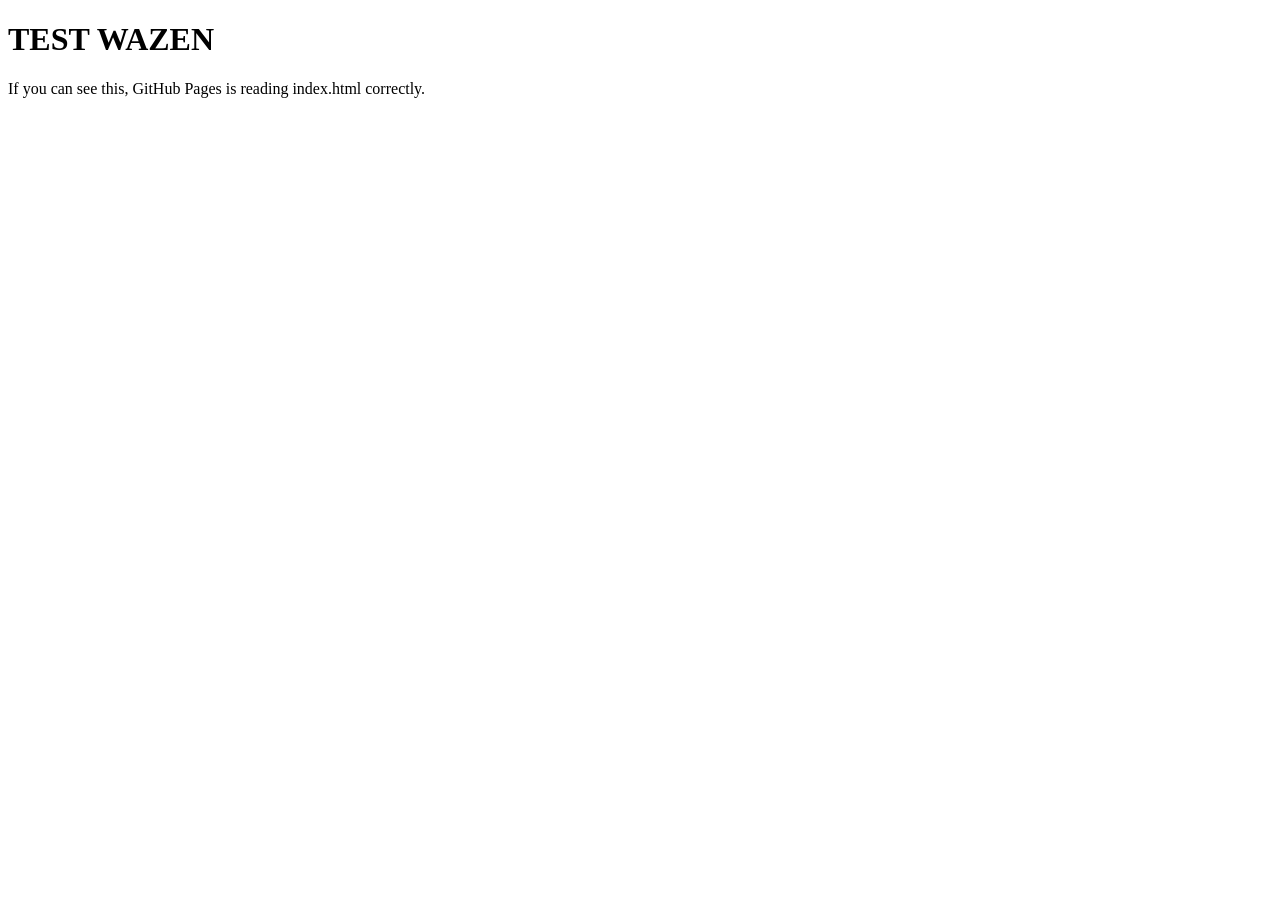
==== index.html @ 4ad059ad "Update index.html for testing purposes Removed existing content and added a test header and paragrap" ====
<!DOCTYPE html>
<html>
<head>
  <meta charset="UTF-8" />
  <title>TEST WAZEN</title>
</head>
<body>
  <h1>TEST WAZEN</h1>
  <p>If you can see this, GitHub Pages is reading index.html correctly.</p>
</body>
</html>
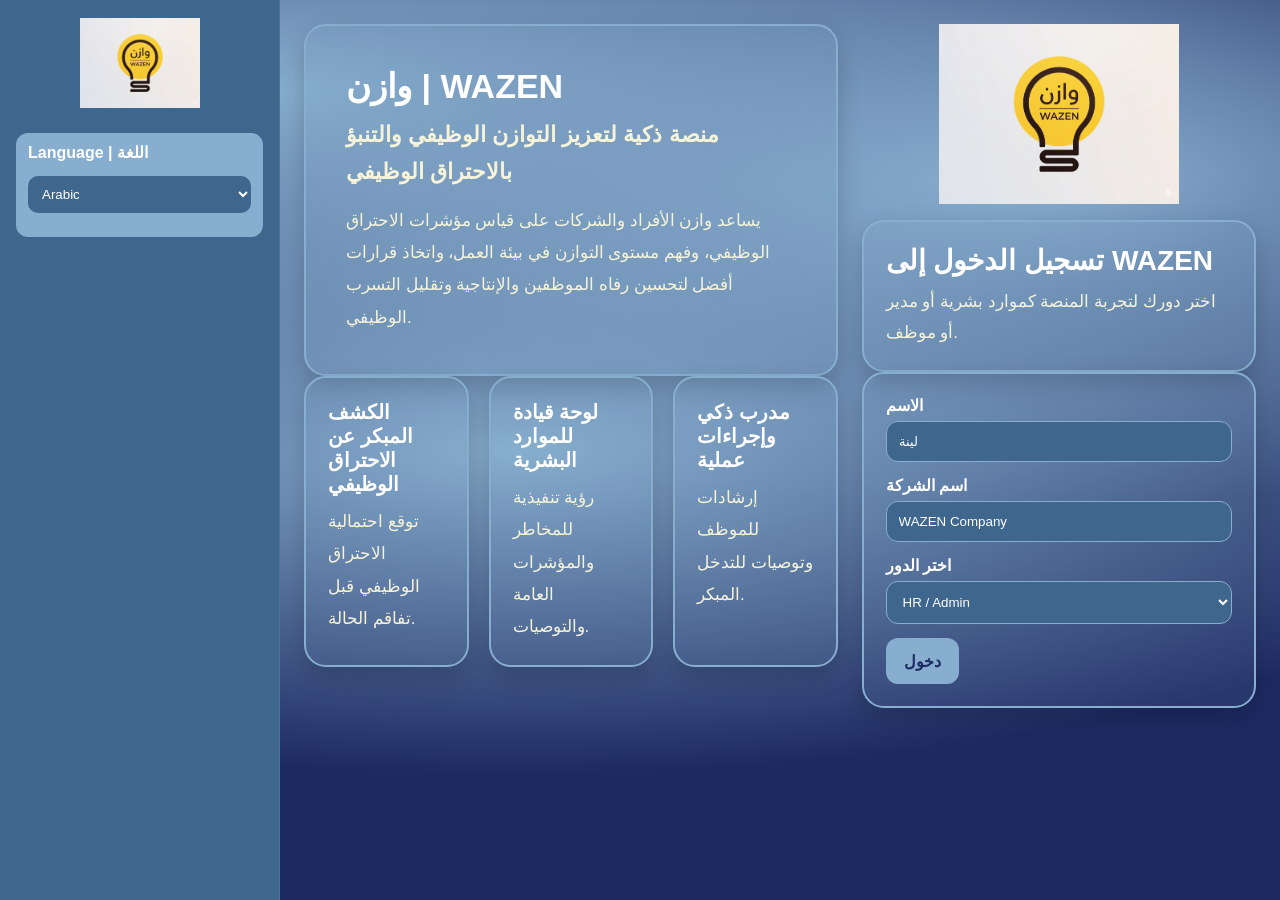
==== commit 31434564: "Update index.html" ====
--- a/index.html
+++ b/index.html
@@ -1,11 +1,43 @@
 <!DOCTYPE html>
-<html>
+<html lang="en">
 <head>
   <meta charset="UTF-8" />
-  <title>TEST WAZEN</title>
+  <meta name="viewport" content="width=device-width, initial-scale=1.0" />
+  <title>وازن | WAZEN</title>
+  <link rel="stylesheet" href="style.css" />
+  <script src="https://cdn.plot.ly/plotly-2.35.2.min.js"></script>
 </head>
 <body>
-  <h1>TEST WAZEN</h1>
-  <p>If you can see this, GitHub Pages is reading index.html correctly.</p>
+  <div id="app">
+    <aside class="sidebar">
+      <div class="sidebar-top">
+        <div class="logo-box">
+          <img src="assets/logo.png" alt="WAZEN Logo" class="logo" />
+        </div>
+
+        <div class="language-box">
+          <label for="langSelect">Language | اللغة</label>
+          <select id="langSelect">
+            <option value="Arabic">Arabic</option>
+            <option value="English">English</option>
+          </select>
+        </div>
+
+        <div id="companyBadge" class="company-badge hidden"></div>
+        <div id="roleBadge" class="role-badge hidden"></div>
+        <nav id="sidebarNav" class="sidebar-nav hidden"></nav>
+      </div>
+
+      <div class="sidebar-bottom">
+        <button id="logoutBtn" class="secondary-btn hidden"></button>
+      </div>
+    </aside>
+
+    <main class="main-content">
+      <div id="pageRoot"></div>
+    </main>
+  </div>
+
+  <script src="app.js"></script>
 </body>
 </html>
--- a/style.css
+++ b/style.css
@@ -0,0 +1,362 @@
+:root{
+  --bg:#1D2A62;
+  --sidebar:#3F668D;
+  --card:#87AECE1A;
+  --border:#87AECE;
+  --text:#FFFFFF;
+  --sub:#F5F3D8;
+  --accent:#D2E646;
+  --dark:#0A0F1E;
+}
+
+*{box-sizing:border-box}
+body{
+  margin:0;
+  font-family:Arial, Helvetica, sans-serif;
+  background:var(--bg);
+  color:var(--text);
+}
+.hidden{display:none !important}
+
+#app{
+  display:flex;
+  min-height:100vh;
+}
+
+.sidebar{
+  width:280px;
+  background:var(--sidebar);
+  padding:18px 16px;
+  display:flex;
+  flex-direction:column;
+  justify-content:space-between;
+  border-right:1px solid rgba(255,255,255,.08);
+}
+
+.language-box,
+.company-badge,
+.role-badge,
+.nav-btn{
+  background:#87AECE;
+  color:#1D2A62;
+  border-radius:12px;
+  padding:10px 12px;
+  margin-bottom:10px;
+}
+
+.language-box label{
+  display:block;
+  margin-bottom:8px;
+  color:#fff;
+  font-weight:700;
+}
+.language-box select{
+  width:100%;
+  padding:10px;
+  border:none;
+  border-radius:10px;
+}
+
+.company-badge,
+.role-badge{
+  background:rgba(255,255,255,.12);
+  color:#fff;
+  border:1px solid rgba(255,255,255,.12);
+}
+
+.sidebar-nav{
+  display:flex;
+  flex-direction:column;
+  gap:8px;
+}
+
+.nav-btn{
+  border:none;
+  text-align:left;
+  cursor:pointer;
+  transition:.2s;
+  font-weight:700;
+}
+.nav-btn:hover{
+  transform:translateX(3px);
+  background:#1D2A62;
+  color:#fff;
+}
+.nav-btn.active{
+  background:var(--accent);
+  color:#1D2A62;
+}
+
+.main-content{
+  flex:1;
+  padding:24px;
+  background:
+    radial-gradient(140% 60% at 20% 10%, #87AECE 0%, transparent 60%),
+    radial-gradient(140% 60% at 80% 20%, #87AECE 0%, transparent 60%),
+    radial-gradient(140% 60% at 40% 50%, #87AECE 0%, transparent 60%),
+    #1D2A62;
+  background-attachment:fixed;
+}
+
+.page-title{
+  font-size:32px;
+  font-weight:800;
+  margin-bottom:18px;
+}
+
+.grid-2{
+  display:grid;
+  grid-template-columns:1.15fr .85fr;
+  gap:24px;
+}
+.grid-3{
+  display:grid;
+  grid-template-columns:repeat(3,1fr);
+  gap:20px;
+}
+.grid-4{
+  display:grid;
+  grid-template-columns:repeat(4,1fr);
+  gap:16px;
+}
+
+.hero-box,
+.feature-card,
+.executive-card,
+.login-top-box,
+.login-form-shell,
+.alert-card,
+.coach-response-box,
+.metric-card{
+  background:var(--card);
+  border:2px solid var(--border);
+  border-radius:22px;
+  padding:22px;
+  box-shadow:0 10px 24px rgba(0,0,0,.18);
+}
+
+.hero-box{padding:40px}
+.hero-title{font-size:34px;font-weight:800;margin-bottom:10px}
+.hero-subtitle{font-size:22px;font-weight:700;color:var(--sub);line-height:1.7;margin-bottom:14px}
+.hero-desc,.feature-text,.card-text,.page-desc{font-size:17px;line-height:1.9;color:var(--sub)}
+.feature-title,.card-title{font-size:20px;font-weight:800;margin-bottom:10px}
+
+.login-right-top img{
+  display:block;
+  margin:0 auto 16px auto;
+  max-width:240px;
+}
+.login-top-title{font-size:28px;font-weight:800;margin-bottom:10px}
+.login-top-desc{font-size:17px;color:var(--sub);line-height:1.8}
+
+.section-title{
+  color:var(--sub);
+  font-size:22px;
+  font-weight:800;
+  margin:26px 0 14px 0;
+}
+
+input, select, textarea{
+  width:100%;
+  background:#3F668D;
+  color:#fff;
+  border:1px solid #87AECE;
+  border-radius:12px;
+  padding:12px;
+  margin-top:6px;
+  margin-bottom:14px;
+}
+label{
+  font-weight:700;
+  display:block;
+}
+
+.primary-btn, .secondary-btn{
+  border:none;
+  border-radius:12px;
+  height:46px;
+  font-weight:700;
+  font-size:16px;
+  cursor:pointer;
+  padding:0 18px;
+}
+.primary-btn{
+  background:#87AECE;
+  color:#1D2A62;
+}
+.primary-btn:hover{
+  background:var(--accent);
+}
+.secondary-btn{
+  background:rgba(255,255,255,.15);
+  color:#fff;
+}
+
+.button-row{
+  display:flex;
+  gap:12px;
+  flex-wrap:wrap;
+}
+
+.metric-card .metric-label{
+  color:var(--sub);
+  margin-bottom:8px;
+  font-weight:700;
+}
+.metric-card .metric-value{
+  font-size:28px;
+  font-weight:800;
+}
+
+.top-alert-banner{
+  background:linear-gradient(90deg, rgba(210,230,70,.18), rgba(135,174,206,.18));
+  border:2px solid var(--accent);
+  border-radius:18px;
+  padding:16px 18px;
+  margin-bottom:18px;
+}
+
+.top-alert-text{
+  font-size:18px;
+  font-weight:800;
+}
+
+.result-box{
+  margin-top:16px;
+}
+
+.info-box,.success-box,.warning-box,.error-box{
+  padding:14px 16px;
+  border-radius:14px;
+  margin:12px 0;
+  line-height:1.8;
+}
+.info-box{background:rgba(135,174,206,.16);border:1px solid #87AECE}
+.success-box{background:rgba(80,200,120,.16);border:1px solid #53d27a}
+.warning-box{background:rgba(255,193,7,.16);border:1px solid #ffd54f}
+.error-box{background:rgba(220,53,69,.16);border:1px solid #ff6a7a}
+
+.table-wrap{
+  overflow:auto;
+  background:rgba(135,174,206,.10);
+  border:2px solid #87AECE;
+  border-radius:14px;
+}
+table{
+  width:100%;
+  border-collapse:collapse;
+}
+th, td{
+  padding:10px 12px;
+  border-bottom:1px solid rgba(255,255,255,.08);
+  text-align:left;
+}
+th{color:#fff}
+td{color:var(--sub)}
+
+.chart-box{
+  background:var(--dark);
+  border-radius:18px;
+  padding:8px;
+  margin:12px 0 20px;
+}
+
+.small-note{
+  color:var(--sub);
+  opacity:.9;
+  font-size:14px;
+  margin-top:8px;
+}
+
+ul.executive-list{
+  color:var(--sub);
+  line-height:1.9;
+  font-size:16px;
+  padding-left:20px;
+}
+
+@media (max-width:1100px){
+  .grid-2,.grid-3,.grid-4{
+    grid-template-columns:1fr;
+  }
+  .sidebar{
+    width:230px;
+  }
+}
+.logo-box{
+  display:flex;
+  justify-content:center;
+  margin-bottom:25px;
+}
+
+.logo{
+  width:120px;
+  max-width:100%;
+  height:auto;
+}
+.logo-box{
+  display:flex;
+  justify-content:center;
+  margin-bottom:25px;
+}
+
+.logo{
+  width:120px;
+  max-width:100%;
+  height:auto;
+}
+
+.welcome-layout{
+  display:grid;
+  grid-template-columns:1.45fr 1fr;
+  gap:24px;
+  align-items:start;
+}
+
+.welcome-left{
+  display:flex;
+  flex-direction:column;
+}
+
+.welcome-right{
+  display:flex;
+  flex-direction:column;
+  gap:16px;
+}
+
+.welcome-side-logo{
+  width:100%;
+  max-width:420px;
+  display:block;
+  margin:0 auto;
+}
+
+.welcome-actions-centered{
+  display:flex;
+  justify-content:center;
+  align-items:center;
+  min-height:220px;
+}
+
+.welcome-actions-row{
+  justify-content:center;
+  flex-wrap:wrap;
+  gap:14px;
+}
+
+.welcome-actions-row .primary-btn{
+  min-width:170px;
+}
+
+@media (max-width:1100px){
+  .welcome-layout{
+    grid-template-columns:1fr;
+  }
+
+  .welcome-actions-centered{
+    min-height:auto;
+    margin-top:12px;
+    margin-bottom:12px;
+  }
+}
+
